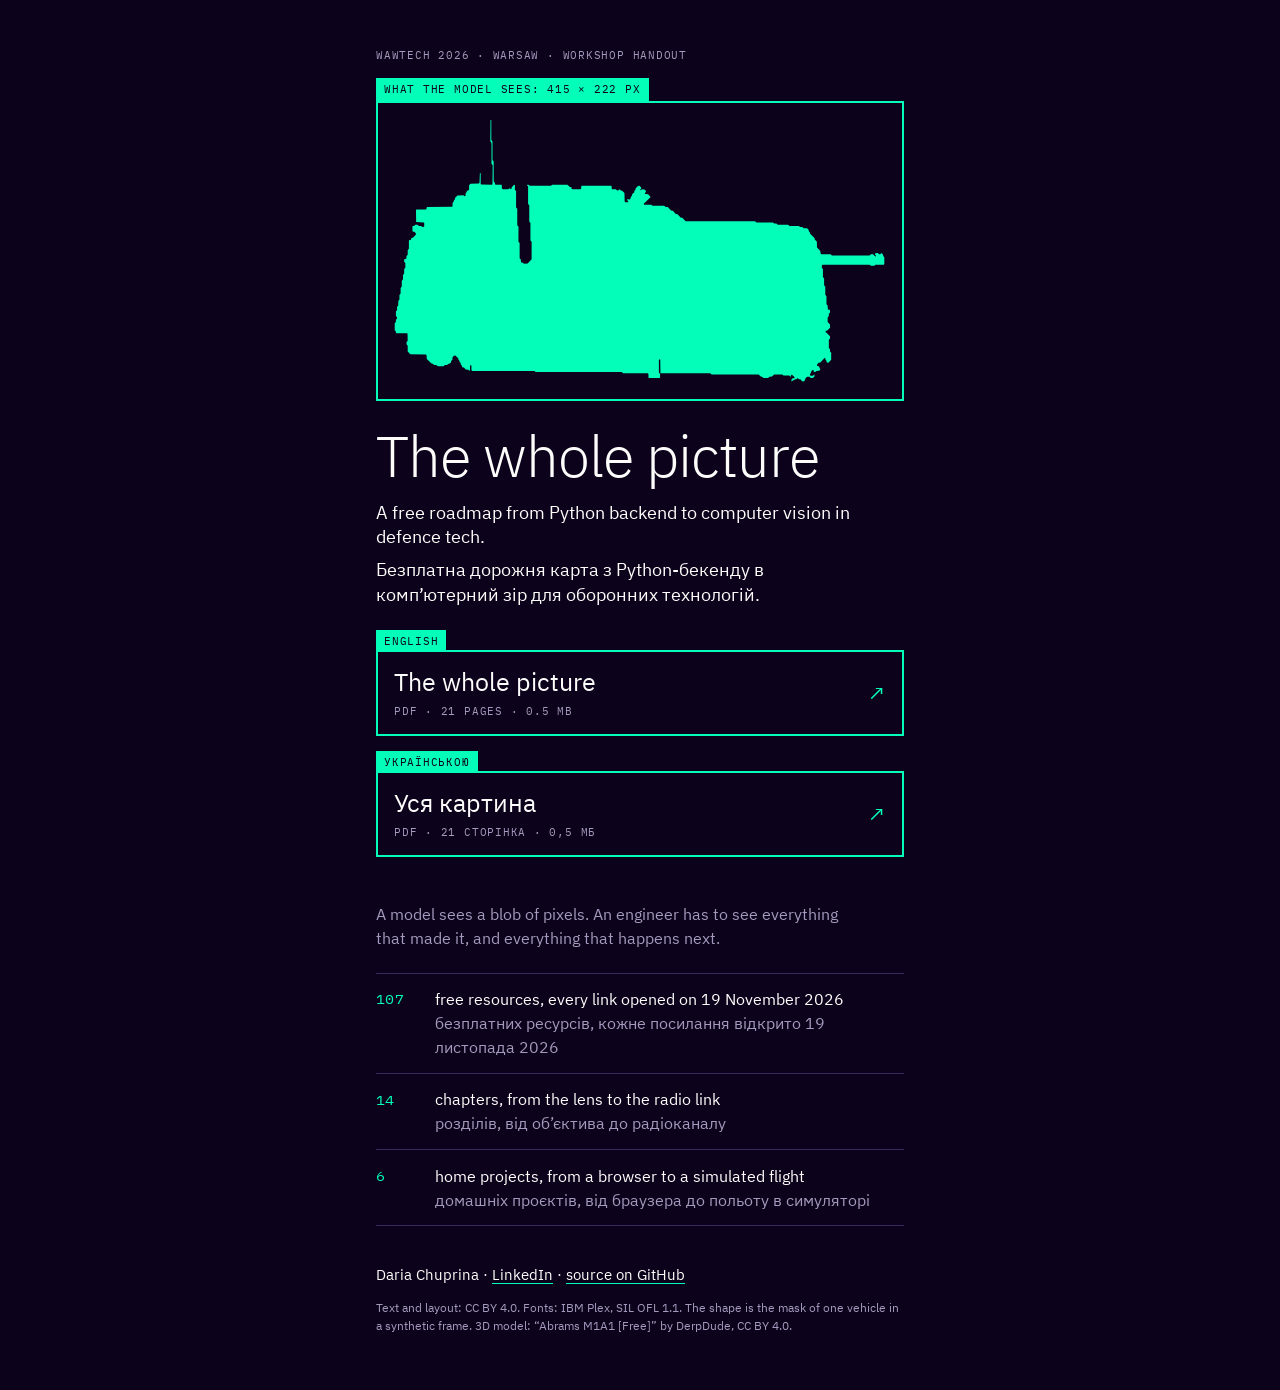
==== index.html @ dc1d27bb "Roadmap v1: English and Ukrainian PDFs, sources and the landing page 21 A5 pages per language, 107 f" ====
<!doctype html>
<html lang="en">
<head>
<meta charset="utf-8">
<meta name="viewport" content="width=device-width, initial-scale=1">
<title>The whole picture · Уся картина</title>
<meta name="description" content="A free roadmap from Python backend to computer vision in defence tech. The handout for a WAWTech 2026 workshop, in English and Ukrainian.">
<meta property="og:type" content="website">
<meta property="og:title" content="The whole picture">
<meta property="og:description" content="A free roadmap from Python backend to computer vision in defence tech. English and Ukrainian PDF.">
<meta property="og:url" content="https://chuprinadaria.github.io/wawtech-2026-roadmap/">
<meta name="theme-color" content="#0d021b">
<link rel="icon" href="data:image/svg+xml,%3Csvg xmlns='http://www.w3.org/2000/svg' viewBox='0 0 16 16'%3E%3Crect width='16' height='16' fill='%230d021b'/%3E%3Crect x='2.5' y='5.5' width='11' height='8' fill='none' stroke='%2302feb9' stroke-width='1.5'/%3E%3Crect x='1.75' y='2' width='7' height='3.5' fill='%2302feb9'/%3E%3C/svg%3E">
<link rel="preload" href="assets/plex-sans-light.woff2" as="font" type="font/woff2" crossorigin>
<style>
@font-face{font-family:"Plex Sans";font-weight:300;font-display:swap;src:url("assets/plex-sans-light.woff2") format("woff2")}
@font-face{font-family:"Plex Sans";font-weight:400;font-display:swap;src:url("assets/plex-sans-regular.woff2") format("woff2")}
@font-face{font-family:"Plex Mono";font-weight:400;font-display:swap;src:url("assets/plex-mono-regular.woff2") format("woff2")}
:root{--ink:#0d021b;--rule:#3a2a5c;--paper:#fdfdfb;--dim:#a39bbd;--mint:#02feb9}
*{box-sizing:border-box}
html{background:var(--ink);color-scheme:dark;-webkit-text-size-adjust:100%;text-size-adjust:100%}
body{margin:0;color:var(--paper);font:400 1rem/1.5 "Plex Sans",system-ui,sans-serif}
main{max-width:35rem;margin:0 auto;padding:1.5rem 1rem 3.5rem}
h1,p,dl,dd{margin:0}
.mono{font-family:"Plex Mono",ui-monospace,Menlo,Consolas,monospace;font-size:.69rem;line-height:1.3;letter-spacing:.07em;text-transform:uppercase}
.kick{color:var(--dim)}

/* the cover of the PDF: one vehicle the way a detector hands it over */
.blob{position:relative;margin-top:2.4rem;padding:.9rem}
.blob::before{content:"";position:absolute;inset:0;border:2px solid var(--mint)}
.blob svg{display:block;width:100%;height:auto;fill:var(--mint)}
.tag{position:absolute;left:0;bottom:100%;padding:.25rem .5rem;background:var(--mint);color:var(--ink);white-space:nowrap}

h1{margin-top:1.6rem;font-weight:300;font-size:clamp(2rem,10.4vw,3.6rem);line-height:1.02;letter-spacing:-.02em}
.sub{margin-top:1rem;max-width:30rem;font-size:1.12rem;line-height:1.35}
.sub + .sub{margin-top:.55rem}

/* the two files: each one is a detection, the whole box is the link */
.get{display:grid;gap:2.2rem;margin-top:2.7rem}
.pdf{position:relative;display:block;padding:1rem 3.2rem 1rem 1rem;border:2px solid var(--mint);color:var(--paper);text-decoration:none}
.pdf .tag{left:-2px}
.pdf b{display:block;font-weight:400;font-size:1.55rem;line-height:1.15}
.pdf .meta{display:block;margin-top:.45rem;color:var(--dim)}
.pdf::after{content:"\2197";position:absolute;right:1rem;top:50%;transform:translateY(-50%);color:var(--mint);font-size:1.4rem;line-height:1}
.pdf:hover,.pdf:focus-visible{background:var(--mint);color:var(--ink)}
.pdf:hover .meta,.pdf:focus-visible .meta,.pdf:hover::after,.pdf:focus-visible::after{color:var(--ink)}
.pdf:focus-visible{outline:2px solid var(--paper);outline-offset:4px}

.line{margin-top:2.8rem;max-width:30rem;color:var(--dim)}
.inside{margin-top:1.4rem;border-top:1px solid var(--rule)}
.inside div{display:grid;grid-template-columns:3.1rem 1fr;column-gap:.6rem;padding:.85rem 0;border-bottom:1px solid var(--rule)}
.inside dt{padding-top:.14rem;color:var(--mint);font-size:.95rem;letter-spacing:.02em}
.inside dd span{display:block;color:var(--dim)}

footer{margin-top:2.4rem;font-size:.92rem}
footer a{color:var(--paper);text-decoration:underline;text-decoration-color:var(--mint);text-underline-offset:.22em}
footer a:hover,footer a:focus-visible{color:var(--mint)}
.fine{margin-top:.7rem;font-size:.78rem;line-height:1.45;color:var(--dim)}

@media (min-width:40rem){
  main{padding-top:3rem}
}
/* the box settles on its target, the label follows: once, on load */
@media (prefers-reduced-motion:no-preference){
  .blob::before{animation:lock .7s cubic-bezier(.2,.8,.2,1) both}
  .blob .tag{animation:show .25s .6s both}
  @keyframes lock{from{opacity:0;transform:scale(1.09)}to{opacity:1;transform:none}}
  @keyframes show{from{opacity:0}to{opacity:1}}
}
</style>
</head>
<body>
<main>
  <p class="mono kick">WAWTech 2026 · Warsaw · workshop handout</p>

  <div class="blob" role="img" aria-label="One vehicle the way a model sees it: a flat shape, 415 by 222 pixels">
    <span class="mono tag">what the model sees: 415 × 222 px</span>
    <svg viewBox="0 0 2538 1380" aria-hidden="true"><polygon points="24,1094 29,1099 30,1106 33,1109 86,1109 89,1111 90,1148 84,1155 84,1166 90,1173 90,1202 103,1216 182,1217 186,1221 187,1240 211,1264 218,1265 225,1271 236,1271 243,1277 272,1277 279,1271 290,1271 295,1266 304,1264 310,1258 311,1251 317,1244 318,1231 325,1224 332,1223 347,1237 348,1244 353,1249 354,1256 359,1261 360,1268 365,1273 367,1282 376,1284 385,1294 398,1295 403,1300 407,1298 407,1274 412,1272 414,1274 414,1297 417,1301 734,1301 741,1307 1178,1307 1185,1313 1310,1313 1314,1317 1314,1334 1317,1337 1370,1337 1373,1334 1373,1315 1367,1311 1367,1244 1372,1242 1374,1244 1375,1313 1628,1313 1635,1319 1874,1319 1885,1330 1891,1331 1899,1337 1922,1337 1930,1331 1942,1330 1953,1319 1994,1319 2001,1325 2030,1325 2035,1330 2039,1329 2039,1322 2044,1320 2057,1333 2057,1336 2055,1338 2047,1339 2041,1345 2041,1354 2044,1354 2049,1349 2054,1349 2059,1344 2066,1343 2071,1338 2074,1338 2079,1343 2086,1344 2095,1354 2102,1355 2110,1348 2112,1339 2121,1331 2132,1331 2139,1337 2150,1337 2158,1330 2158,1321 2155,1321 2150,1326 2139,1326 2136,1324 2135,1317 2140,1312 2142,1303 2149,1296 2154,1298 2154,1304 2157,1307 2162,1307 2169,1301 2182,1300 2188,1294 2188,1291 2184,1287 2182,1279 2176,1278 2171,1274 2171,1269 2179,1260 2188,1258 2209,1236 2214,1238 2214,1244 2219,1249 2220,1256 2223,1259 2230,1258 2243,1244 2243,1209 2237,1202 2237,1191 2231,1184 2231,1143 2237,1136 2237,1125 2214,1102 2216,1097 2224,1096 2237,1082 2237,1065 2225,1052 2225,1029 2231,1022 2231,1011 2237,1004 2237,993 2234,990 2229,990 2226,988 2225,969 2219,962 2219,921 2213,914 2213,873 2207,866 2207,831 2201,824 2201,783 2195,776 2196,763 2199,761 2438,761 2445,767 2462,767 2469,761 2510,761 2513,758 2513,723 2508,718 2506,709 2500,703 2497,703 2492,708 2487,708 2480,702 2467,703 2466,710 2471,715 2470,719 2467,719 2456,708 2445,708 2438,714 2247,714 2240,708 2193,708 2189,704 2188,691 2171,674 2170,643 2160,634 2158,625 2136,604 2135,597 2130,592 2128,583 2120,576 2103,576 2096,570 2085,570 2078,564 2031,564 2024,558 1971,558 1964,552 1953,552 1946,546 1863,546 1856,540 1503,540 1486,523 1477,521 1462,505 1453,503 1438,487 1429,485 1412,468 1401,468 1394,462 1335,462 1328,456 1292,456 1290,451 1324,418 1324,415 1312,403 1298,402 1296,400 1296,397 1301,392 1301,387 1294,379 1280,378 1276,383 1273,383 1272,379 1277,375 1277,369 1268,360 1261,361 1249,373 1248,380 1243,385 1241,394 1231,403 1230,410 1225,415 1223,424 1216,431 1209,427 1206,428 1206,434 1211,439 1211,442 1209,444 1197,444 1193,440 1192,397 1180,385 1174,384 1168,379 1165,379 1159,384 1155,384 1148,378 1129,377 1127,374 1127,363 1124,360 975,360 972,363 972,374 968,378 927,378 923,374 922,367 913,365 902,354 825,354 818,360 711,360 704,354 698,354 697,358 702,363 702,452 708,459 708,542 714,549 714,638 720,645 720,734 700,755 681,756 676,751 666,748 665,735 659,728 659,651 653,644 653,567 647,560 647,477 641,470 641,387 635,380 635,356 631,355 619,367 618,374 615,377 607,373 601,378 574,378 569,374 568,355 537,354 534,352 533,345 527,337 527,237 521,229 521,135 515,127 515,26 511,25 510,134 516,142 516,248 522,256 521,352 518,354 463,353 461,350 461,296 457,295 455,345 452,348 409,349 402,357 402,380 397,384 391,385 390,391 384,399 384,411 379,413 374,408 343,409 331,421 330,428 325,433 324,440 318,447 318,464 316,467 189,468 186,471 185,478 182,480 135,480 132,483 133,544 172,546 174,549 174,566 170,570 165,570 158,564 147,564 140,558 129,558 124,563 117,564 114,567 114,590 117,593 124,594 131,601 132,608 118,623 109,625 106,635 99,636 96,639 96,680 90,687 90,710 84,717 83,730 80,732 75,732 72,735 72,746 78,753 78,776 72,783 72,806 66,813 66,836 60,843 60,872 54,879 54,908 48,915 48,938 42,945 42,968 36,975 36,992 30,999 30,1022 35,1027 36,1034 30,1041 30,1052 24,1059"/></svg>
  </div>

  <h1>The whole picture</h1>
  <p class="sub">A free roadmap from Python backend to computer vision in defence tech.</p>
  <p class="sub" lang="uk">Безплатна дорожня карта з Python-бекенду в комп’ютерний зір для оборонних технологій.</p>

  <nav class="get" aria-label="The roadmap as PDF">
    <a class="pdf" href="roadmap-en.pdf" hreflang="en">
      <span class="mono tag">English</span>
      <b>The whole picture</b>
      <span class="mono meta">PDF · 21 pages · 0.5 MB</span>
    </a>
    <a class="pdf" href="roadmap-uk.pdf" hreflang="uk" lang="uk">
      <span class="mono tag">Українською</span>
      <b>Уся картина</b>
      <span class="mono meta">PDF · 21 сторінка · 0,5 МБ</span>
    </a>
  </nav>

  <p class="line">A model sees a blob of pixels. An engineer has to see everything that made it, and everything that happens next.</p>

  <dl class="inside">
    <div>
      <dt class="mono">107</dt>
      <dd>free resources, every link opened on 19 November 2026
        <span lang="uk">безплатних ресурсів, кожне посилання відкрито 19 листопада 2026</span></dd>
    </div>
    <div>
      <dt class="mono">14</dt>
      <dd>chapters, from the lens to the radio link
        <span lang="uk">розділів, від об’єктива до радіоканалу</span></dd>
    </div>
    <div>
      <dt class="mono">6</dt>
      <dd>home projects, from a browser to a simulated flight
        <span lang="uk">домашніх проєктів, від браузера до польоту в симуляторі</span></dd>
    </div>
  </dl>

  <footer>
    <p>Daria Chuprina · <a href="https://www.linkedin.com/in/dchuprina/">LinkedIn</a> · <a href="https://github.com/ChuprinaDaria/wawtech-2026-roadmap">source on GitHub</a></p>
    <p class="fine">Text and layout: CC BY 4.0. Fonts: IBM Plex, SIL OFL 1.1. The shape is the mask of one vehicle in a synthetic frame. 3D model: “Abrams M1A1 [Free]” by DerpDude, CC BY 4.0.</p>
  </footer>
</main>
</body>
</html>
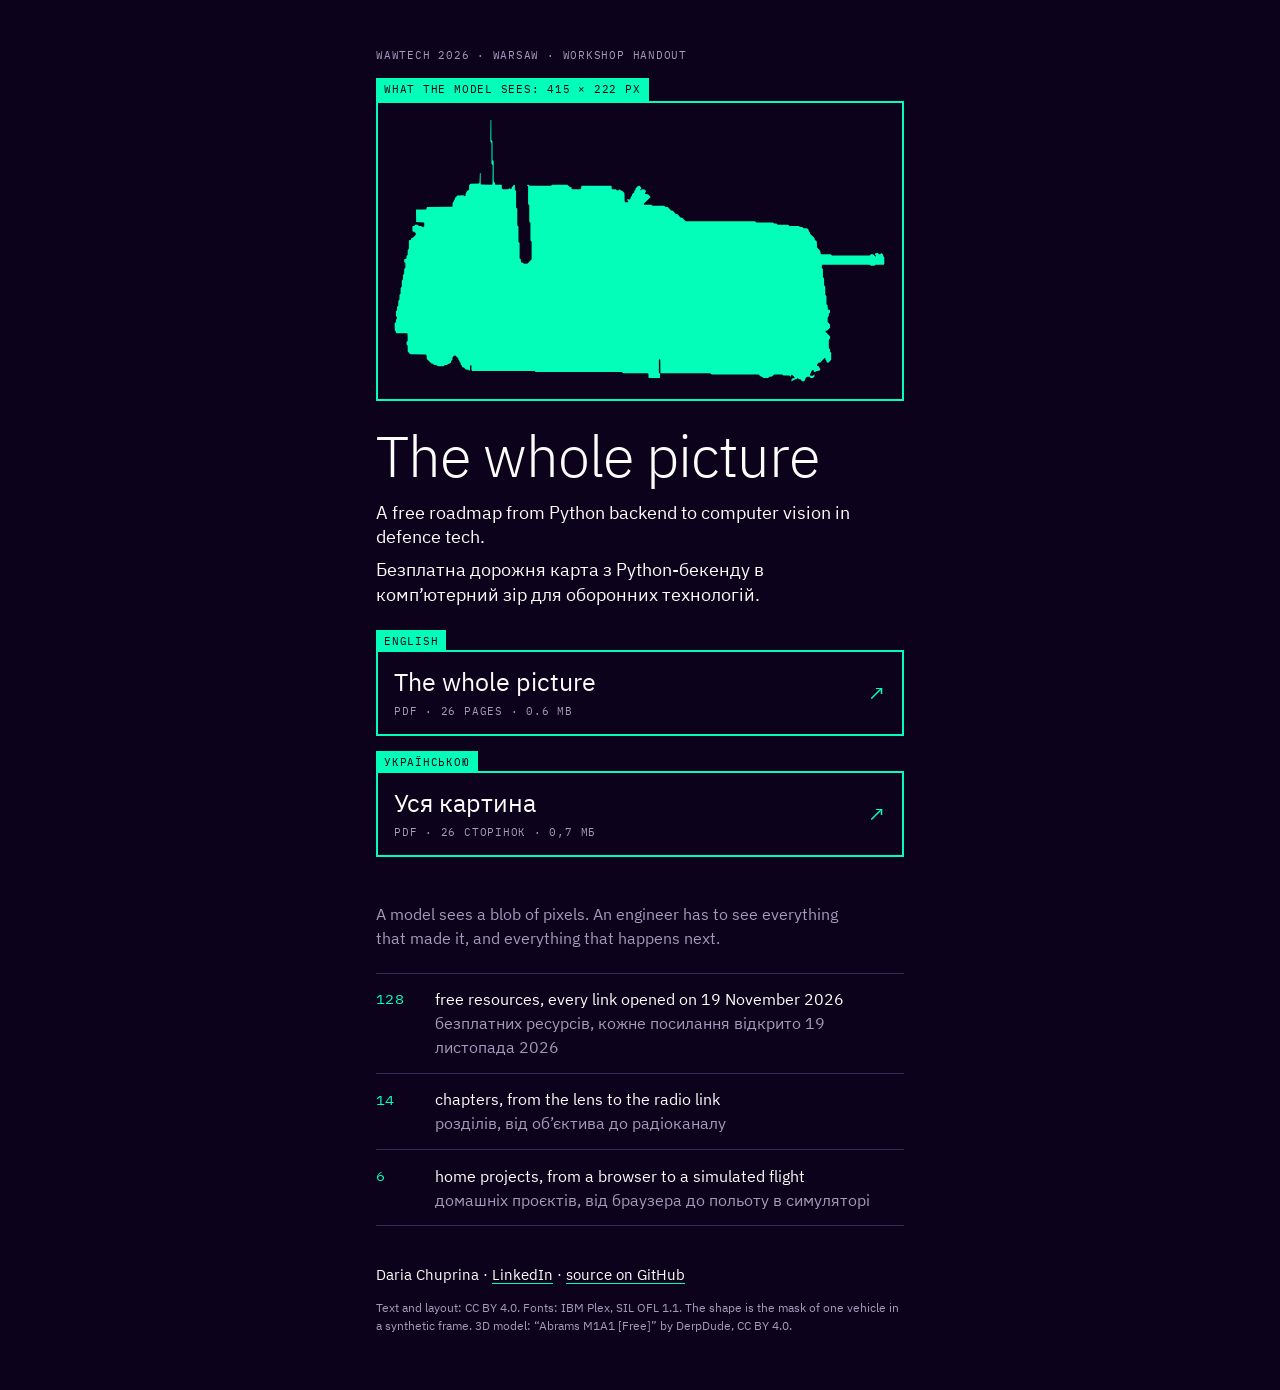
==== commit fbebfa8d: "Pixels on target, three families of boards, drop the note about link checks Chapter 5 gets four page" ====
--- a/index.html
+++ b/index.html
@@ -86,12 +86,12 @@
     <a class="pdf" href="roadmap-en.pdf" hreflang="en">
       <span class="mono tag">English</span>
       <b>The whole picture</b>
-      <span class="mono meta">PDF · 21 pages · 0.5 MB</span>
+      <span class="mono meta">PDF · 26 pages · 0.6 MB</span>
     </a>
     <a class="pdf" href="roadmap-uk.pdf" hreflang="uk" lang="uk">
       <span class="mono tag">Українською</span>
       <b>Уся картина</b>
-      <span class="mono meta">PDF · 21 сторінка · 0,5 МБ</span>
+      <span class="mono meta">PDF · 26 сторінок · 0,7 МБ</span>
     </a>
   </nav>
 
@@ -99,7 +99,7 @@
 
   <dl class="inside">
     <div>
-      <dt class="mono">107</dt>
+      <dt class="mono">128</dt>
       <dd>free resources, every link opened on 19 November 2026
         <span lang="uk">безплатних ресурсів, кожне посилання відкрито 19 листопада 2026</span></dd>
     </div>
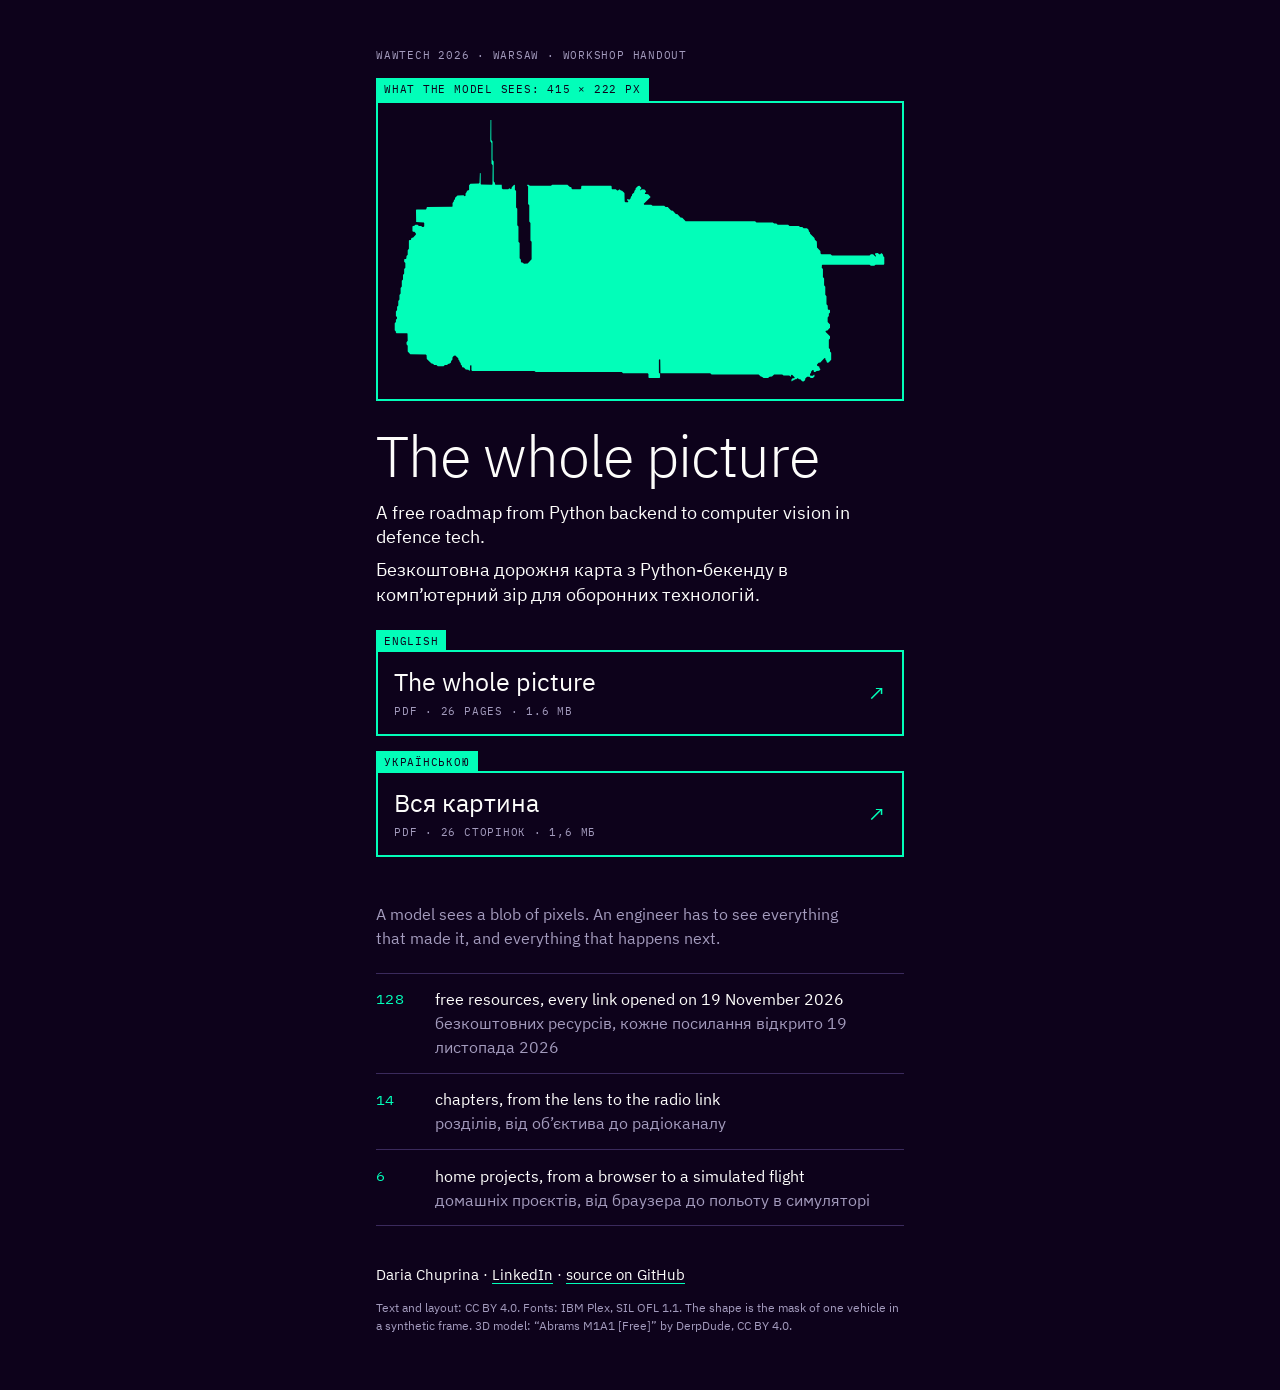
==== commit 6202ab72: "Landing page: the Ukrainian title, the word for free and the real file sizes; thanks split by person" ====
--- a/index.html
+++ b/index.html
@@ -3,7 +3,7 @@
 <head>
 <meta charset="utf-8">
 <meta name="viewport" content="width=device-width, initial-scale=1">
-<title>The whole picture · Уся картина</title>
+<title>The whole picture · Вся картина</title>
 <meta name="description" content="A free roadmap from Python backend to computer vision in defence tech. The handout for a WAWTech 2026 workshop, in English and Ukrainian.">
 <meta property="og:type" content="website">
 <meta property="og:title" content="The whole picture">
@@ -80,18 +80,18 @@
 
   <h1>The whole picture</h1>
   <p class="sub">A free roadmap from Python backend to computer vision in defence tech.</p>
-  <p class="sub" lang="uk">Безплатна дорожня карта з Python-бекенду в комп’ютерний зір для оборонних технологій.</p>
+  <p class="sub" lang="uk">Безкоштовна дорожня карта з Python-бекенду в комп’ютерний зір для оборонних технологій.</p>
 
   <nav class="get" aria-label="The roadmap as PDF">
     <a class="pdf" href="roadmap-en.pdf" hreflang="en">
       <span class="mono tag">English</span>
       <b>The whole picture</b>
-      <span class="mono meta">PDF · 26 pages · 0.6 MB</span>
+      <span class="mono meta">PDF · 26 pages · 1.6 MB</span>
     </a>
     <a class="pdf" href="roadmap-uk.pdf" hreflang="uk" lang="uk">
       <span class="mono tag">Українською</span>
-      <b>Уся картина</b>
-      <span class="mono meta">PDF · 26 сторінок · 0,7 МБ</span>
+      <b>Вся картина</b>
+      <span class="mono meta">PDF · 26 сторінок · 1,6 МБ</span>
     </a>
   </nav>
 
@@ -101,7 +101,7 @@
     <div>
       <dt class="mono">128</dt>
       <dd>free resources, every link opened on 19 November 2026
-        <span lang="uk">безплатних ресурсів, кожне посилання відкрито 19 листопада 2026</span></dd>
+        <span lang="uk">безкоштовних ресурсів, кожне посилання відкрито 19 листопада 2026</span></dd>
     </div>
     <div>
       <dt class="mono">14</dt>
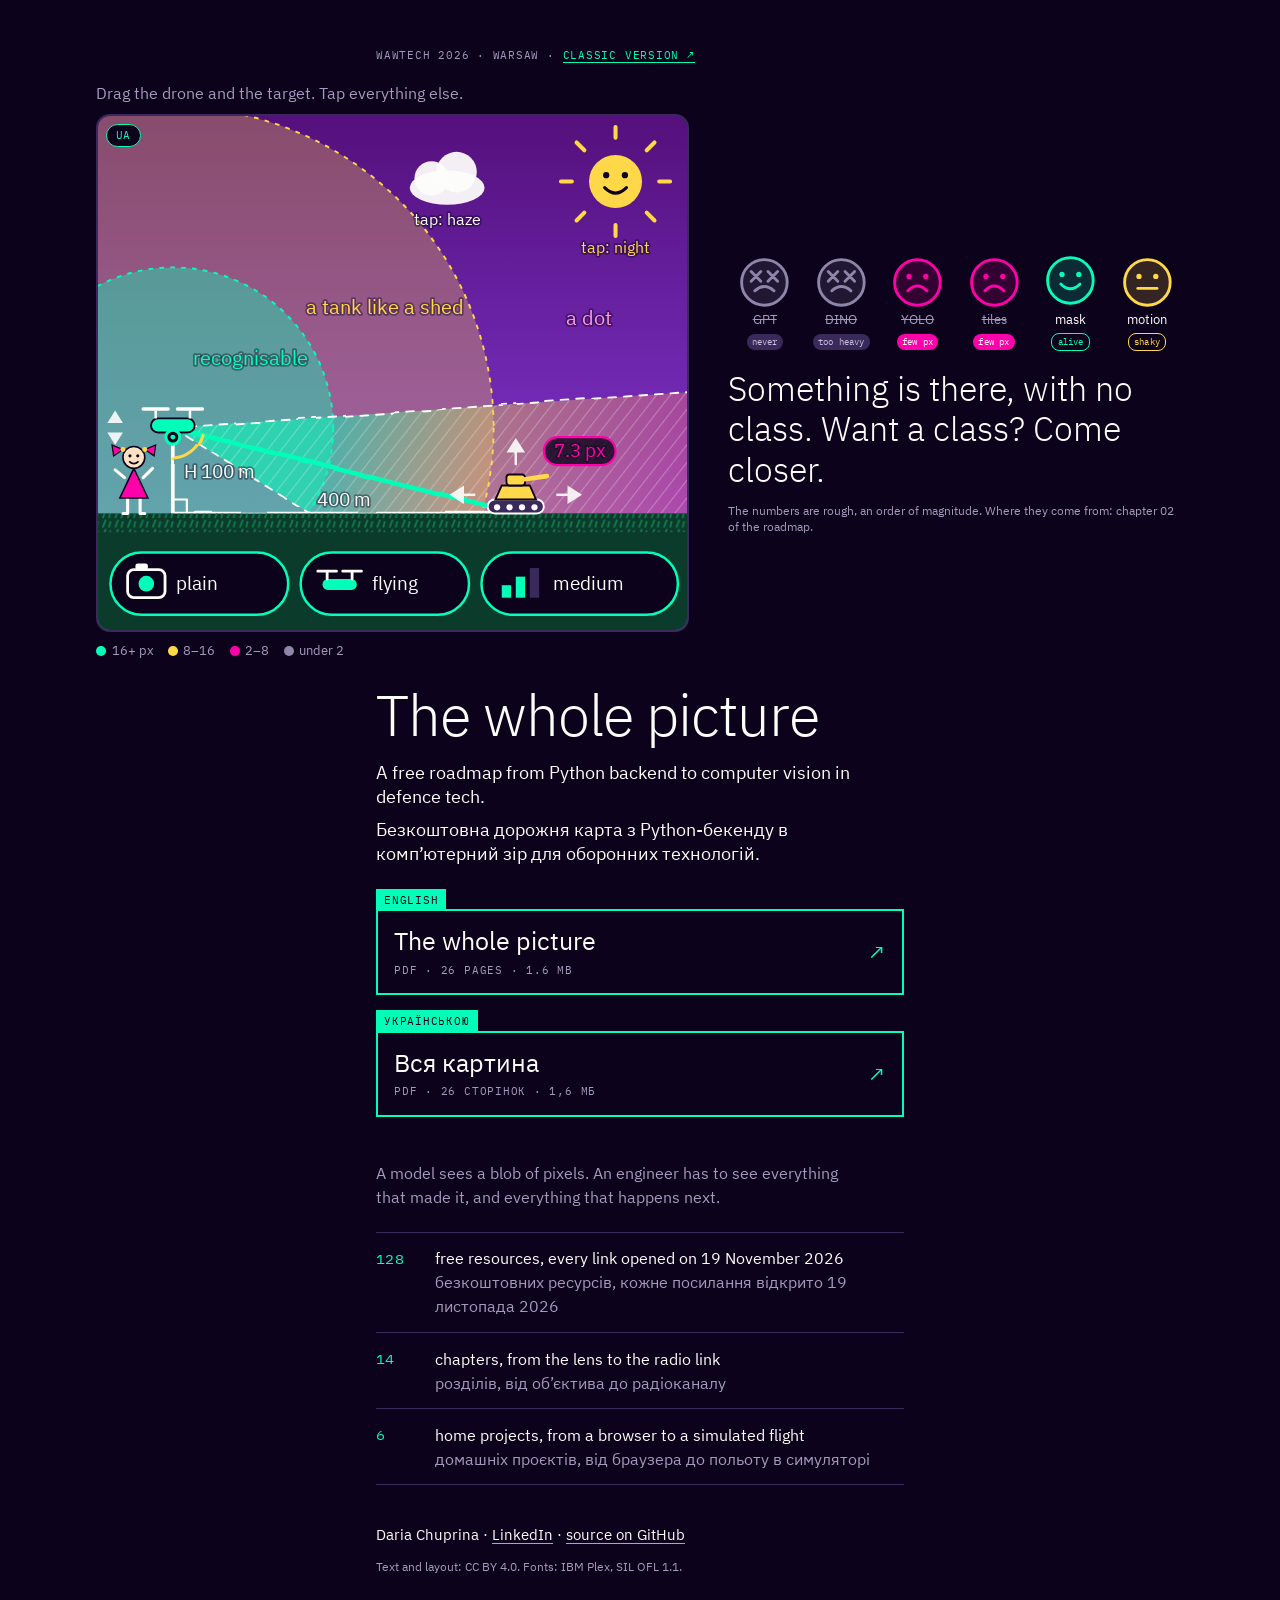
==== commit 3b3704b2: "Limits toy on the landing page: the scene, the faces, the verdict; today's page kept as the classic " ====
--- a/index.html
+++ b/index.html
@@ -24,11 +24,9 @@
 h1,p,dl,dd{margin:0}
 .mono{font-family:"Plex Mono",ui-monospace,Menlo,Consolas,monospace;font-size:.69rem;line-height:1.3;letter-spacing:.07em;text-transform:uppercase}
 .kick{color:var(--dim)}
+.kick a{color:var(--mint);text-decoration:none;border-bottom:1px solid var(--mint)}
+.kick a:hover,.kick a:focus-visible{background:var(--mint);color:var(--ink);outline:none}
 
-/* the cover of the PDF: one vehicle the way a detector hands it over */
-.blob{position:relative;margin-top:2.4rem;padding:.9rem}
-.blob::before{content:"";position:absolute;inset:0;border:2px solid var(--mint)}
-.blob svg{display:block;width:100%;height:auto;fill:var(--mint)}
 .tag{position:absolute;left:0;bottom:100%;padding:.25rem .5rem;background:var(--mint);color:var(--ink);white-space:nowrap}
 
 h1{margin-top:1.6rem;font-weight:300;font-size:clamp(2rem,10.4vw,3.6rem);line-height:1.02;letter-spacing:-.02em}
@@ -60,23 +58,16 @@
 @media (min-width:40rem){
   main{padding-top:3rem}
 }
-/* the box settles on its target, the label follows: once, on load */
-@media (prefers-reduced-motion:no-preference){
-  .blob::before{animation:lock .7s cubic-bezier(.2,.8,.2,1) both}
-  .blob .tag{animation:show .25s .6s both}
-  @keyframes lock{from{opacity:0;transform:scale(1.09)}to{opacity:1;transform:none}}
-  @keyframes show{from{opacity:0}to{opacity:1}}
-}
 </style>
+<link rel="stylesheet" href="limits/limits.css">
 </head>
 <body>
 <main>
-  <p class="mono kick">WAWTech 2026 · Warsaw · workshop handout</p>
+  <p class="mono kick">WAWTech 2026 · Warsaw · <a href="classic/">classic version ↗</a></p>
 
-  <div class="blob" role="img" aria-label="One vehicle the way a model sees it: a flat shape, 415 by 222 pixels">
-    <span class="mono tag">what the model sees: 415 × 222 px</span>
-    <svg viewBox="0 0 2538 1380" aria-hidden="true"><polygon points="24,1094 29,1099 30,1106 33,1109 86,1109 89,1111 90,1148 84,1155 84,1166 90,1173 90,1202 103,1216 182,1217 186,1221 187,1240 211,1264 218,1265 225,1271 236,1271 243,1277 272,1277 279,1271 290,1271 295,1266 304,1264 310,1258 311,1251 317,1244 318,1231 325,1224 332,1223 347,1237 348,1244 353,1249 354,1256 359,1261 360,1268 365,1273 367,1282 376,1284 385,1294 398,1295 403,1300 407,1298 407,1274 412,1272 414,1274 414,1297 417,1301 734,1301 741,1307 1178,1307 1185,1313 1310,1313 1314,1317 1314,1334 1317,1337 1370,1337 1373,1334 1373,1315 1367,1311 1367,1244 1372,1242 1374,1244 1375,1313 1628,1313 1635,1319 1874,1319 1885,1330 1891,1331 1899,1337 1922,1337 1930,1331 1942,1330 1953,1319 1994,1319 2001,1325 2030,1325 2035,1330 2039,1329 2039,1322 2044,1320 2057,1333 2057,1336 2055,1338 2047,1339 2041,1345 2041,1354 2044,1354 2049,1349 2054,1349 2059,1344 2066,1343 2071,1338 2074,1338 2079,1343 2086,1344 2095,1354 2102,1355 2110,1348 2112,1339 2121,1331 2132,1331 2139,1337 2150,1337 2158,1330 2158,1321 2155,1321 2150,1326 2139,1326 2136,1324 2135,1317 2140,1312 2142,1303 2149,1296 2154,1298 2154,1304 2157,1307 2162,1307 2169,1301 2182,1300 2188,1294 2188,1291 2184,1287 2182,1279 2176,1278 2171,1274 2171,1269 2179,1260 2188,1258 2209,1236 2214,1238 2214,1244 2219,1249 2220,1256 2223,1259 2230,1258 2243,1244 2243,1209 2237,1202 2237,1191 2231,1184 2231,1143 2237,1136 2237,1125 2214,1102 2216,1097 2224,1096 2237,1082 2237,1065 2225,1052 2225,1029 2231,1022 2231,1011 2237,1004 2237,993 2234,990 2229,990 2226,988 2225,969 2219,962 2219,921 2213,914 2213,873 2207,866 2207,831 2201,824 2201,783 2195,776 2196,763 2199,761 2438,761 2445,767 2462,767 2469,761 2510,761 2513,758 2513,723 2508,718 2506,709 2500,703 2497,703 2492,708 2487,708 2480,702 2467,703 2466,710 2471,715 2470,719 2467,719 2456,708 2445,708 2438,714 2247,714 2240,708 2193,708 2189,704 2188,691 2171,674 2170,643 2160,634 2158,625 2136,604 2135,597 2130,592 2128,583 2120,576 2103,576 2096,570 2085,570 2078,564 2031,564 2024,558 1971,558 1964,552 1953,552 1946,546 1863,546 1856,540 1503,540 1486,523 1477,521 1462,505 1453,503 1438,487 1429,485 1412,468 1401,468 1394,462 1335,462 1328,456 1292,456 1290,451 1324,418 1324,415 1312,403 1298,402 1296,400 1296,397 1301,392 1301,387 1294,379 1280,378 1276,383 1273,383 1272,379 1277,375 1277,369 1268,360 1261,361 1249,373 1248,380 1243,385 1241,394 1231,403 1230,410 1225,415 1223,424 1216,431 1209,427 1206,428 1206,434 1211,439 1211,442 1209,444 1197,444 1193,440 1192,397 1180,385 1174,384 1168,379 1165,379 1159,384 1155,384 1148,378 1129,377 1127,374 1127,363 1124,360 975,360 972,363 972,374 968,378 927,378 923,374 922,367 913,365 902,354 825,354 818,360 711,360 704,354 698,354 697,358 702,363 702,452 708,459 708,542 714,549 714,638 720,645 720,734 700,755 681,756 676,751 666,748 665,735 659,728 659,651 653,644 653,567 647,560 647,477 641,470 641,387 635,380 635,356 631,355 619,367 618,374 615,377 607,373 601,378 574,378 569,374 568,355 537,354 534,352 533,345 527,337 527,237 521,229 521,135 515,127 515,26 511,25 510,134 516,142 516,248 522,256 521,352 518,354 463,353 461,350 461,296 457,295 455,345 452,348 409,349 402,357 402,380 397,384 391,385 390,391 384,399 384,411 379,413 374,408 343,409 331,421 330,428 325,433 324,440 318,447 318,464 316,467 189,468 186,471 185,478 182,480 135,480 132,483 133,544 172,546 174,549 174,566 170,570 165,570 158,564 147,564 140,558 129,558 124,563 117,564 114,567 114,590 117,593 124,594 131,601 132,608 118,623 109,625 106,635 99,636 96,639 96,680 90,687 90,710 84,717 83,730 80,732 75,732 72,735 72,746 78,753 78,776 72,783 72,806 66,813 66,836 60,843 60,872 54,879 54,908 48,915 48,938 42,945 42,968 36,975 36,992 30,999 30,1022 35,1027 36,1034 30,1041 30,1052 24,1059"/></svg>
-  </div>
+  <section class="limits" id="limits" aria-label="Limits first: drag the drone and the target, and see which approach survives">
+    <noscript><p class="lim-hint">This part needs JavaScript. The <a href="classic/">classic version</a> works without it.</p></noscript>
+  </section>
 
   <h1>The whole picture</h1>
   <p class="sub">A free roadmap from Python backend to computer vision in defence tech.</p>
@@ -117,8 +108,11 @@
 
   <footer>
     <p>Daria Chuprina · <a href="https://www.linkedin.com/in/dchuprina/">LinkedIn</a> · <a href="https://github.com/ChuprinaDaria/wawtech-2026-roadmap">source on GitHub</a></p>
-    <p class="fine">Text and layout: CC BY 4.0. Fonts: IBM Plex, SIL OFL 1.1. The shape is the mask of one vehicle in a synthetic frame. 3D model: “Abrams M1A1 [Free]” by DerpDude, CC BY 4.0.</p>
+    <p class="fine">Text and layout: CC BY 4.0. Fonts: IBM Plex, SIL OFL 1.1.</p>
   </footer>
 </main>
+<script src="limits/model.js"></script>
+<script src="limits/text.js"></script>
+<script src="limits/scene.js"></script>
 </body>
 </html>
--- a/limits/limits.css
+++ b/limits/limits.css
@@ -0,0 +1,35 @@
+/* The "limits first" toy on the landing page. Colours come from the page; two are added here. */
+.limits{--pink:#ff00aa;--yel:#ffd84a;margin-top:1.2rem}
+.lim-hint{margin:0 0 .55rem;color:var(--dim);font-size:.98rem}
+.lim-scene{position:relative;border:2px solid var(--rule);border-radius:14px;overflow:hidden;background:#2a1470}
+.lim-scene svg{display:block;width:100%;height:auto;user-select:none;-webkit-user-select:none;-webkit-tap-highlight-color:transparent}
+.lim-t{font-family:"Plex Sans",system-ui,sans-serif}
+/* a dark edge keeps the labels readable over the coloured discs and the hatching */
+.lim-art text{paint-order:stroke;stroke:#0d021b;stroke-width:2.2px;stroke-opacity:.4;stroke-linejoin:round}
+.lim-hit{fill:#fff;fill-opacity:0;stroke:none;cursor:pointer;outline:none}
+.lim-hit[data-drag]{cursor:grab;touch-action:none}
+.lim-dragging .lim-hit[data-drag]{cursor:grabbing}
+.lim-hit:focus-visible{stroke:var(--paper);stroke-width:2;stroke-dasharray:4 3}
+.lim-lang{position:absolute;left:.5rem;top:.5rem;padding:.3rem .55rem;border:1.5px solid var(--mint);border-radius:999px;background:var(--ink);color:var(--mint);font:400 .7rem/1 "Plex Mono",ui-monospace,monospace;letter-spacing:.06em;cursor:pointer}
+.lim-lang:hover,.lim-lang:focus-visible{background:var(--mint);color:var(--ink);outline:none}
+.lim-legend{display:flex;flex-wrap:wrap;gap:.2rem .9rem;margin:.55rem 0 0;font-size:.8rem;color:var(--dim)}
+.lim-legend span{display:inline-flex;align-items:center;gap:.35rem}
+.lim-legend i{width:.62rem;height:.62rem;border-radius:50%}
+.lim-who{display:grid;grid-template-columns:repeat(6,1fr);gap:.15rem;margin-top:1.1rem;text-align:center}
+.lim-p svg{display:block;width:100%;max-width:3.3rem;margin:0 auto}
+.lim-p b{display:block;margin-top:.2rem;font-weight:400;font-size:.8rem;line-height:1.2}
+.lim-p span{display:inline-block;margin-top:.25rem;padding:.2rem .32rem;border-radius:.5rem;font:400 .58rem/1 "Plex Mono",ui-monospace,monospace;letter-spacing:.02em;white-space:nowrap}
+.lim-p.ok span{border:1px solid var(--mint);color:var(--mint)}
+.lim-p.meh span{border:1px solid var(--yel);color:var(--yel)}
+.lim-p.no b,.lim-p.x b{color:var(--dim);text-decoration:line-through}
+.lim-p.no span{background:var(--pink);color:var(--paper)}
+.lim-p.x span{background:var(--rule);color:#c9c3e0}
+.lim-say{margin:1.1rem 0 0;min-height:2.5em;font-weight:300;font-size:clamp(1.3rem,6vw,1.75rem);line-height:1.2;text-align:center}
+.lim-foot{margin:.8rem 0 0;font-size:.74rem;line-height:1.4;color:var(--dim);text-align:center}
+@media (prefers-reduced-motion:no-preference){.lim-p svg{transition:transform .18s}.lim-p.ok svg{transform:translateY(-2px)}}
+/* a wide screen: the scene on the left, the verdict next to it, wider than the column of text */
+@media (min-width:64rem){
+  .limits{position:relative;left:50%;width:min(94vw,68rem);margin-left:calc(min(94vw,68rem) / -2);display:grid;grid-template-columns:1.3fr 1fr;column-gap:2.4rem;align-items:center}
+  .lim-hint{grid-column:1 / -1}
+  .lim-say{font-size:2.1rem;text-align:left}.lim-foot{text-align:left}
+}
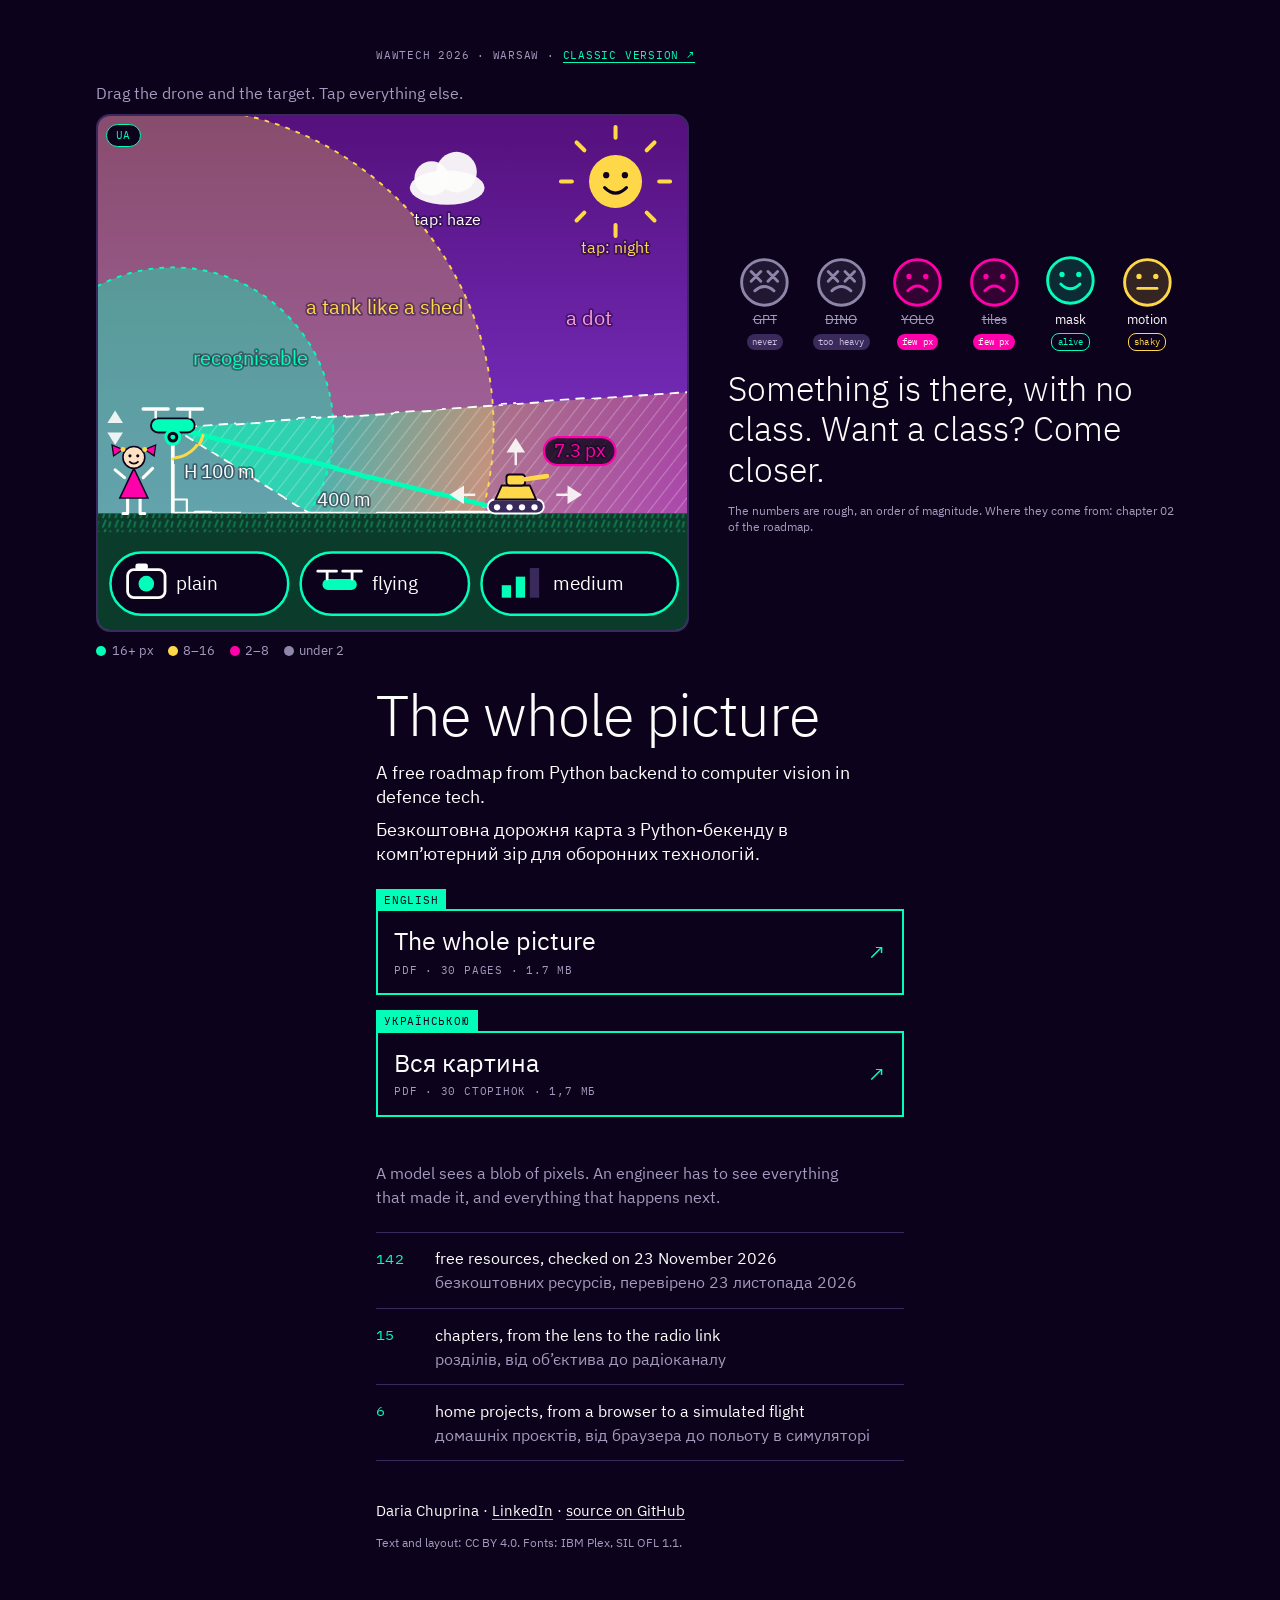
==== commit 4e2dc715: "Chapter 2 in English, version 2 of both PDFs with a link to the scene, board speeds from public benc" ====
--- a/index.html
+++ b/index.html
@@ -77,12 +77,12 @@
     <a class="pdf" href="roadmap-en.pdf" hreflang="en">
       <span class="mono tag">English</span>
       <b>The whole picture</b>
-      <span class="mono meta">PDF · 26 pages · 1.6 MB</span>
+      <span class="mono meta">PDF · 30 pages · 1.7 MB</span>
     </a>
     <a class="pdf" href="roadmap-uk.pdf" hreflang="uk" lang="uk">
       <span class="mono tag">Українською</span>
       <b>Вся картина</b>
-      <span class="mono meta">PDF · 26 сторінок · 1,6 МБ</span>
+      <span class="mono meta">PDF · 30 сторінок · 1,7 МБ</span>
     </a>
   </nav>
 
@@ -90,12 +90,12 @@
 
   <dl class="inside">
     <div>
-      <dt class="mono">128</dt>
-      <dd>free resources, every link opened on 19 November 2026
-        <span lang="uk">безкоштовних ресурсів, кожне посилання відкрито 19 листопада 2026</span></dd>
+      <dt class="mono">142</dt>
+      <dd>free resources, checked on 23 November 2026
+        <span lang="uk">безкоштовних ресурсів, перевірено 23 листопада 2026</span></dd>
     </div>
     <div>
-      <dt class="mono">14</dt>
+      <dt class="mono">15</dt>
       <dd>chapters, from the lens to the radio link
         <span lang="uk">розділів, від об’єктива до радіоканалу</span></dd>
     </div>
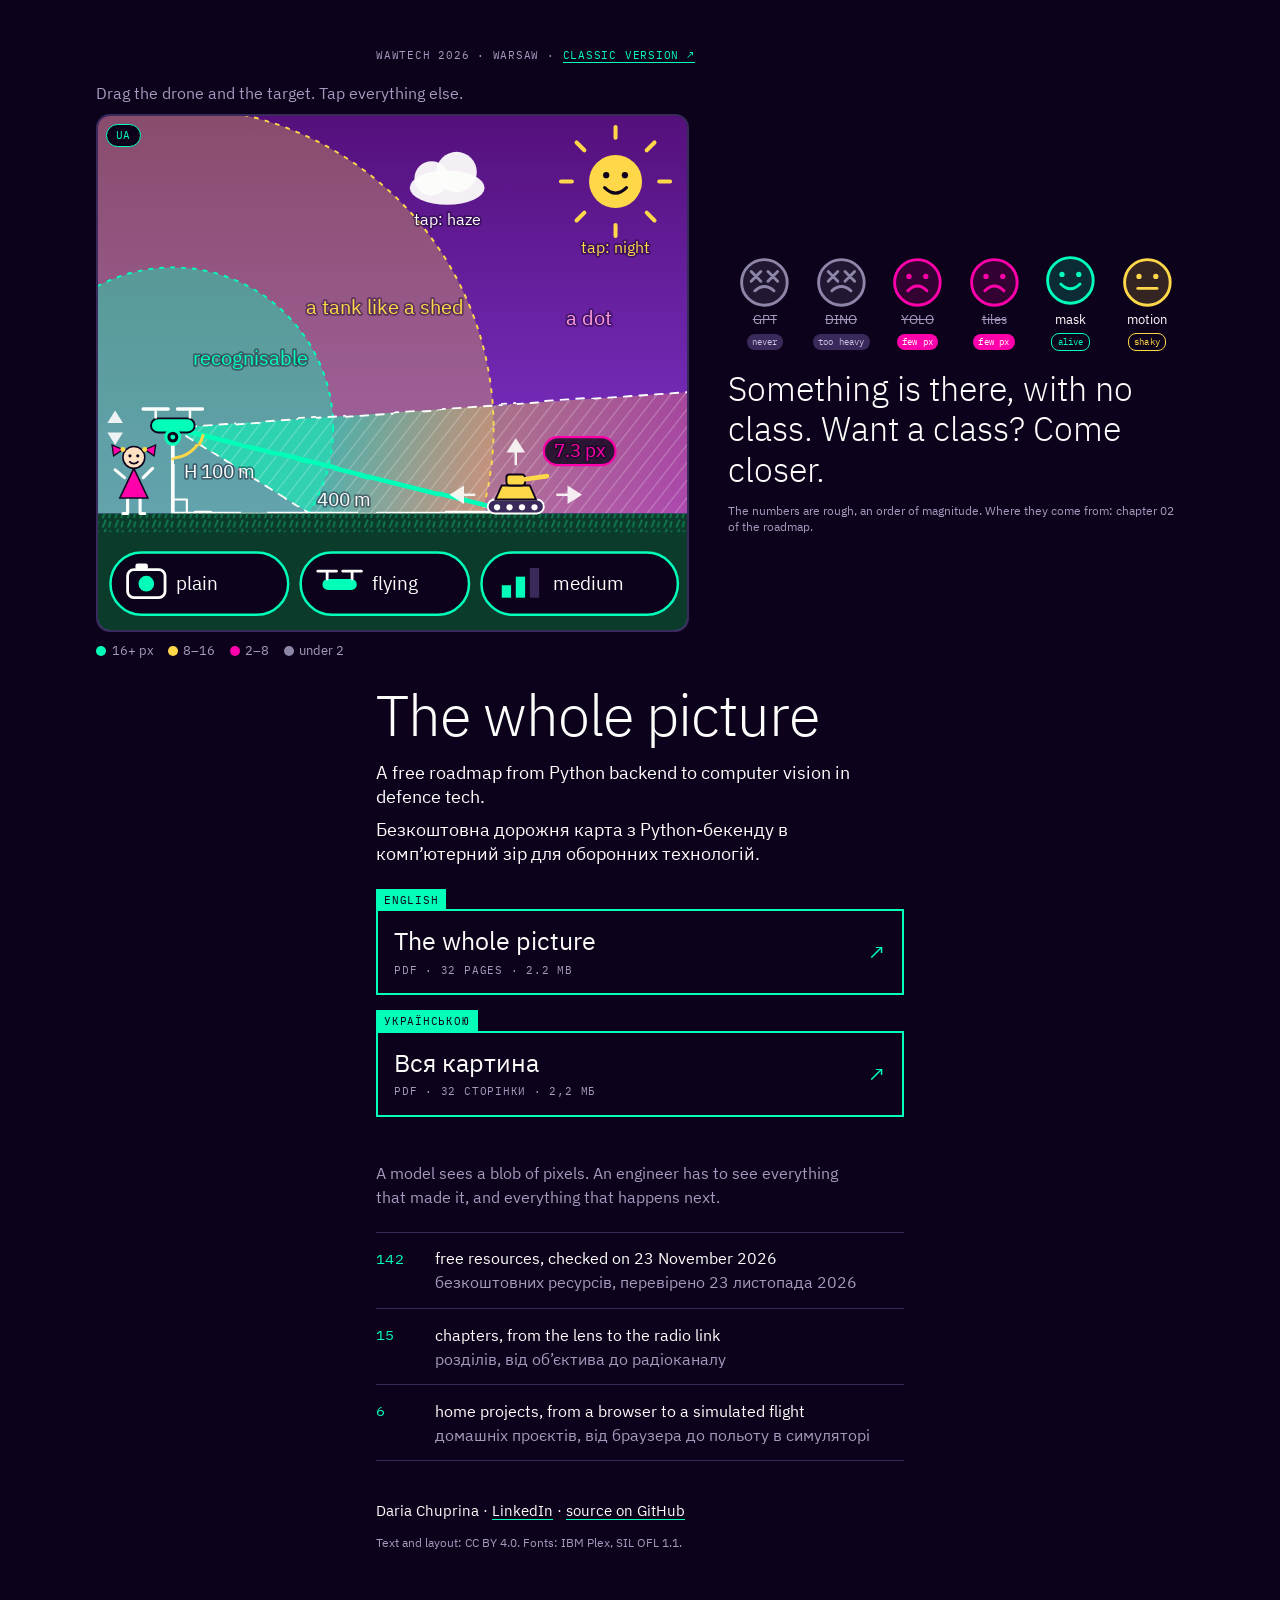
==== commit c6466fcb: "Chapter 2: pictures drawn by the landing page scene, one per group of questions; the scene script na" ====
--- a/index.html
+++ b/index.html
@@ -77,12 +77,12 @@
     <a class="pdf" href="roadmap-en.pdf" hreflang="en">
       <span class="mono tag">English</span>
       <b>The whole picture</b>
-      <span class="mono meta">PDF · 30 pages · 1.7 MB</span>
+      <span class="mono meta">PDF · 32 pages · 2.2 MB</span>
     </a>
     <a class="pdf" href="roadmap-uk.pdf" hreflang="uk" lang="uk">
       <span class="mono tag">Українською</span>
       <b>Вся картина</b>
-      <span class="mono meta">PDF · 30 сторінок · 1,7 МБ</span>
+      <span class="mono meta">PDF · 32 сторінки · 2,2 МБ</span>
     </a>
   </nav>
 
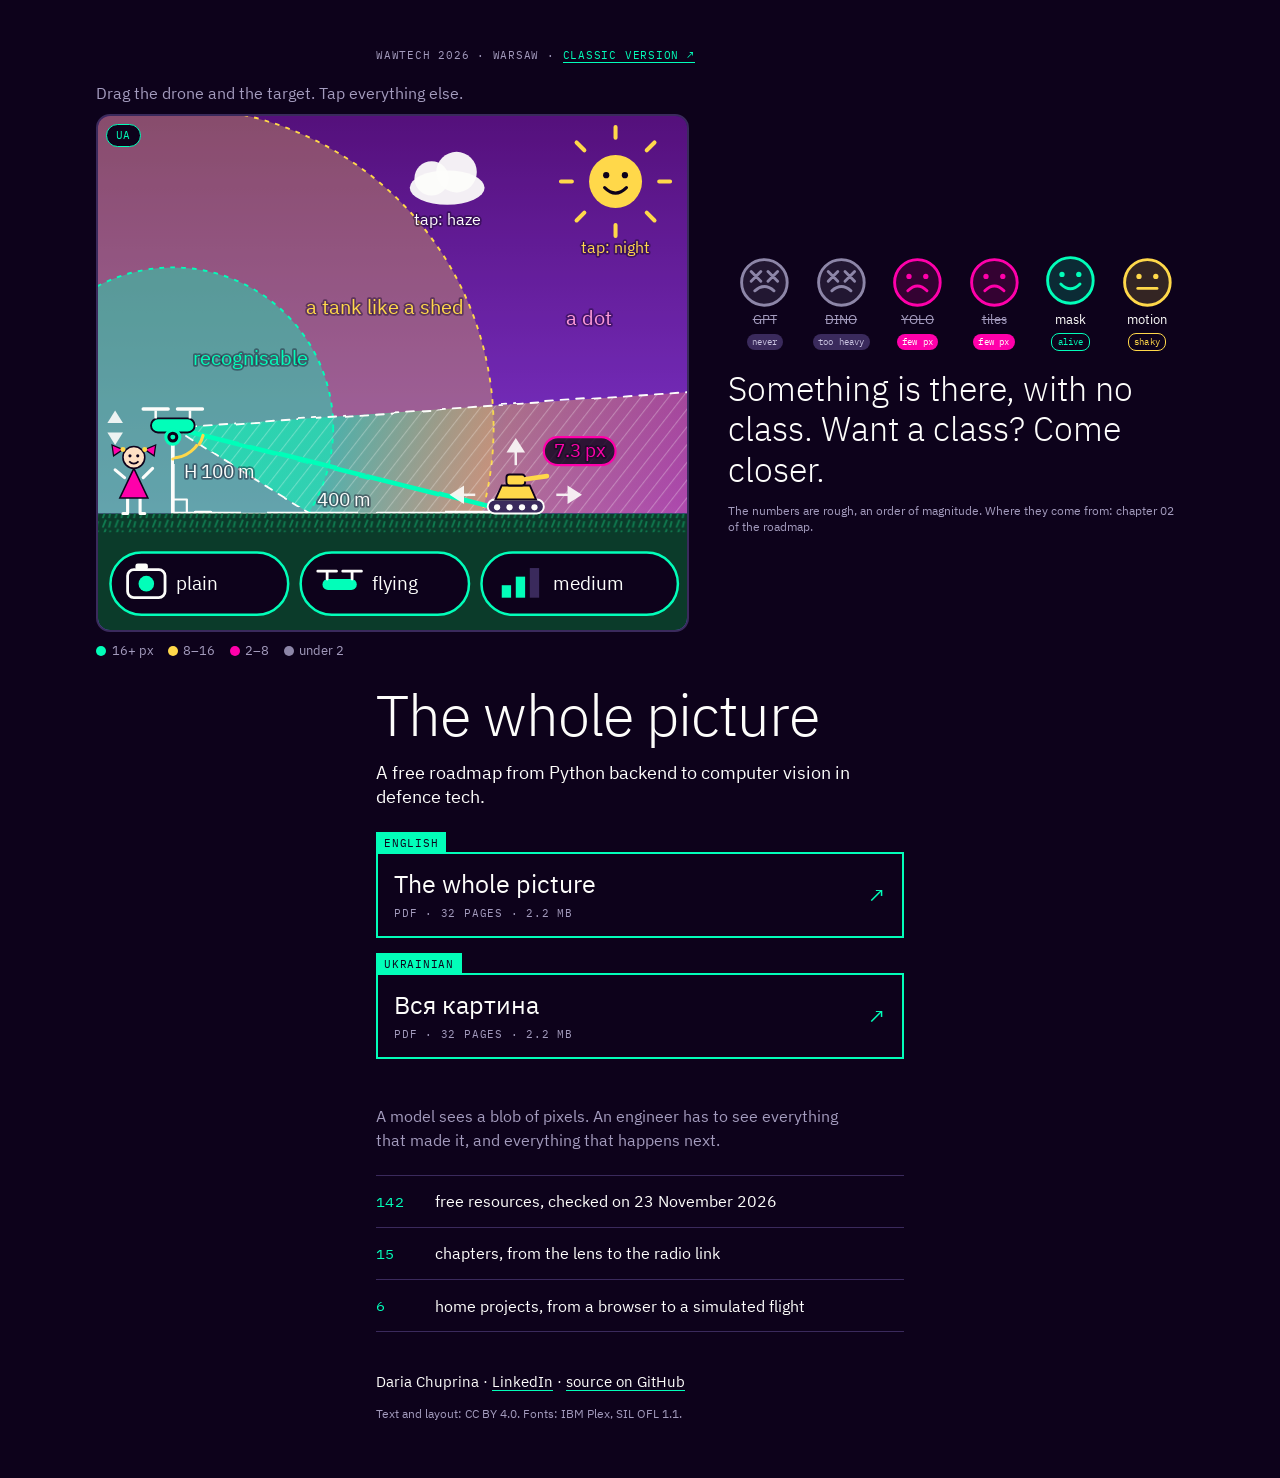
==== commit 9ee23ff5: "Landing page: one language at a time, the scene's button switches the whole page and the choice is r" ====
--- a/index.html
+++ b/index.html
@@ -1,9 +1,9 @@
 <!doctype html>
-<html lang="en">
+<html lang="en" data-title-en="The whole picture" data-title-uk="Вся картина">
 <head>
 <meta charset="utf-8">
 <meta name="viewport" content="width=device-width, initial-scale=1">
-<title>The whole picture · Вся картина</title>
+<title>The whole picture</title>
 <meta name="description" content="A free roadmap from Python backend to computer vision in defence tech. The handout for a WAWTech 2026 workshop, in English and Ukrainian.">
 <meta property="og:type" content="website">
 <meta property="og:title" content="The whole picture">
@@ -17,6 +17,9 @@
 @font-face{font-family:"Plex Sans";font-weight:400;font-display:swap;src:url("assets/plex-sans-regular.woff2") format("woff2")}
 @font-face{font-family:"Plex Mono";font-weight:400;font-display:swap;src:url("assets/plex-mono-regular.woff2") format("woff2")}
 :root{--ink:#0d021b;--rule:#3a2a5c;--paper:#fdfdfb;--dim:#a39bbd;--mint:#02feb9}
+/* one language at a time: the scene sets <html lang>, its button switches the whole page */
+html[lang="uk"] [data-l="en"],html[lang="en"] [data-l="uk"]{display:none}
+html[lang="uk"] .get a[hreflang="uk"]{order:-1}
 *{box-sizing:border-box}
 html{background:var(--ink);color-scheme:dark;-webkit-text-size-adjust:100%;text-size-adjust:100%}
 body{margin:0;color:var(--paper);font:400 1rem/1.5 "Plex Sans",system-ui,sans-serif}
@@ -48,7 +51,6 @@
 .inside{margin-top:1.4rem;border-top:1px solid var(--rule)}
 .inside div{display:grid;grid-template-columns:3.1rem 1fr;column-gap:.6rem;padding:.85rem 0;border-bottom:1px solid var(--rule)}
 .inside dt{padding-top:.14rem;color:var(--mint);font-size:.95rem;letter-spacing:.02em}
-.inside dd span{display:block;color:var(--dim)}
 
 footer{margin-top:2.4rem;font-size:.92rem}
 footer a{color:var(--paper);text-decoration:underline;text-decoration-color:var(--mint);text-underline-offset:.22em}
@@ -63,52 +65,50 @@
 </head>
 <body>
 <main>
-  <p class="mono kick">WAWTech 2026 · Warsaw · <a href="classic/">classic version ↗</a></p>
+  <p class="mono kick">WAWTech 2026 · <span data-l="en">Warsaw</span><span data-l="uk" lang="uk">Варшава</span> · <a href="classic/"><span data-l="en">classic version</span><span data-l="uk" lang="uk">класична версія</span> ↗</a></p>
 
   <section class="limits" id="limits" aria-label="Limits first: drag the drone and the target, and see which approach survives">
     <noscript><p class="lim-hint">This part needs JavaScript. The <a href="classic/">classic version</a> works without it.</p></noscript>
   </section>
 
-  <h1>The whole picture</h1>
-  <p class="sub">A free roadmap from Python backend to computer vision in defence tech.</p>
-  <p class="sub" lang="uk">Безкоштовна дорожня карта з Python-бекенду в комп’ютерний зір для оборонних технологій.</p>
+  <h1><span data-l="en">The whole picture</span><span data-l="uk" lang="uk">Вся картина</span></h1>
+  <p class="sub" data-l="en">A free roadmap from Python backend to computer vision in defence tech.</p>
+  <p class="sub" data-l="uk" lang="uk">Безкоштовна дорожня карта з Python-бекенду в комп’ютерний зір для оборонних технологій.</p>
 
   <nav class="get" aria-label="The roadmap as PDF">
     <a class="pdf" href="roadmap-en.pdf" hreflang="en">
-      <span class="mono tag">English</span>
+      <span class="mono tag"><span data-l="en">English</span><span data-l="uk" lang="uk">Англійською</span></span>
       <b>The whole picture</b>
-      <span class="mono meta">PDF · 32 pages · 2.2 MB</span>
+      <span class="mono meta"><span data-l="en">PDF · 32 pages · 2.2 MB</span><span data-l="uk" lang="uk">PDF · 32 сторінки · 2,2 МБ</span></span>
     </a>
-    <a class="pdf" href="roadmap-uk.pdf" hreflang="uk" lang="uk">
-      <span class="mono tag">Українською</span>
-      <b>Вся картина</b>
-      <span class="mono meta">PDF · 32 сторінки · 2,2 МБ</span>
+    <a class="pdf" href="roadmap-uk.pdf" hreflang="uk">
+      <span class="mono tag"><span data-l="en">Ukrainian</span><span data-l="uk" lang="uk">Українською</span></span>
+      <b lang="uk">Вся картина</b>
+      <span class="mono meta"><span data-l="en">PDF · 32 pages · 2.2 MB</span><span data-l="uk" lang="uk">PDF · 32 сторінки · 2,2 МБ</span></span>
     </a>
   </nav>
 
-  <p class="line">A model sees a blob of pixels. An engineer has to see everything that made it, and everything that happens next.</p>
+  <p class="line" data-l="en">A model sees a blob of pixels. An engineer has to see everything that made it, and everything that happens next.</p>
+  <p class="line" data-l="uk" lang="uk">Модель бачить пляму пікселів. Інженер має бачити все, що цю пляму створило, і все, що буде далі.</p>
 
   <dl class="inside">
     <div>
       <dt class="mono">142</dt>
-      <dd>free resources, checked on 23 November 2026
-        <span lang="uk">безкоштовних ресурсів, перевірено 23 листопада 2026</span></dd>
+      <dd><span data-l="en">free resources, checked on 23 November 2026</span><span data-l="uk" lang="uk">безкоштовних ресурсів, перевірено 23 листопада 2026</span></dd>
     </div>
     <div>
       <dt class="mono">15</dt>
-      <dd>chapters, from the lens to the radio link
-        <span lang="uk">розділів, від об’єктива до радіоканалу</span></dd>
+      <dd><span data-l="en">chapters, from the lens to the radio link</span><span data-l="uk" lang="uk">розділів, від об’єктива до радіоканалу</span></dd>
     </div>
     <div>
       <dt class="mono">6</dt>
-      <dd>home projects, from a browser to a simulated flight
-        <span lang="uk">домашніх проєктів, від браузера до польоту в симуляторі</span></dd>
+      <dd><span data-l="en">home projects, from a browser to a simulated flight</span><span data-l="uk" lang="uk">домашніх проєктів, від браузера до польоту в симуляторі</span></dd>
     </div>
   </dl>
 
   <footer>
-    <p>Daria Chuprina · <a href="https://www.linkedin.com/in/dchuprina/">LinkedIn</a> · <a href="https://github.com/ChuprinaDaria/wawtech-2026-roadmap">source on GitHub</a></p>
-    <p class="fine">Text and layout: CC BY 4.0. Fonts: IBM Plex, SIL OFL 1.1.</p>
+    <p><span data-l="en">Daria Chuprina</span><span data-l="uk" lang="uk">Дарія Чупріна</span> · <a href="https://www.linkedin.com/in/dchuprina/">LinkedIn</a> · <a href="https://github.com/ChuprinaDaria/wawtech-2026-roadmap"><span data-l="en">source on GitHub</span><span data-l="uk" lang="uk">код на GitHub</span></a></p>
+    <p class="fine"><span data-l="en">Text and layout: CC BY 4.0. Fonts: IBM Plex, SIL OFL 1.1.</span><span data-l="uk" lang="uk">Текст і верстка: CC BY 4.0. Шрифти: IBM Plex, SIL OFL 1.1.</span></p>
   </footer>
 </main>
 <script src="limits/model.js"></script>
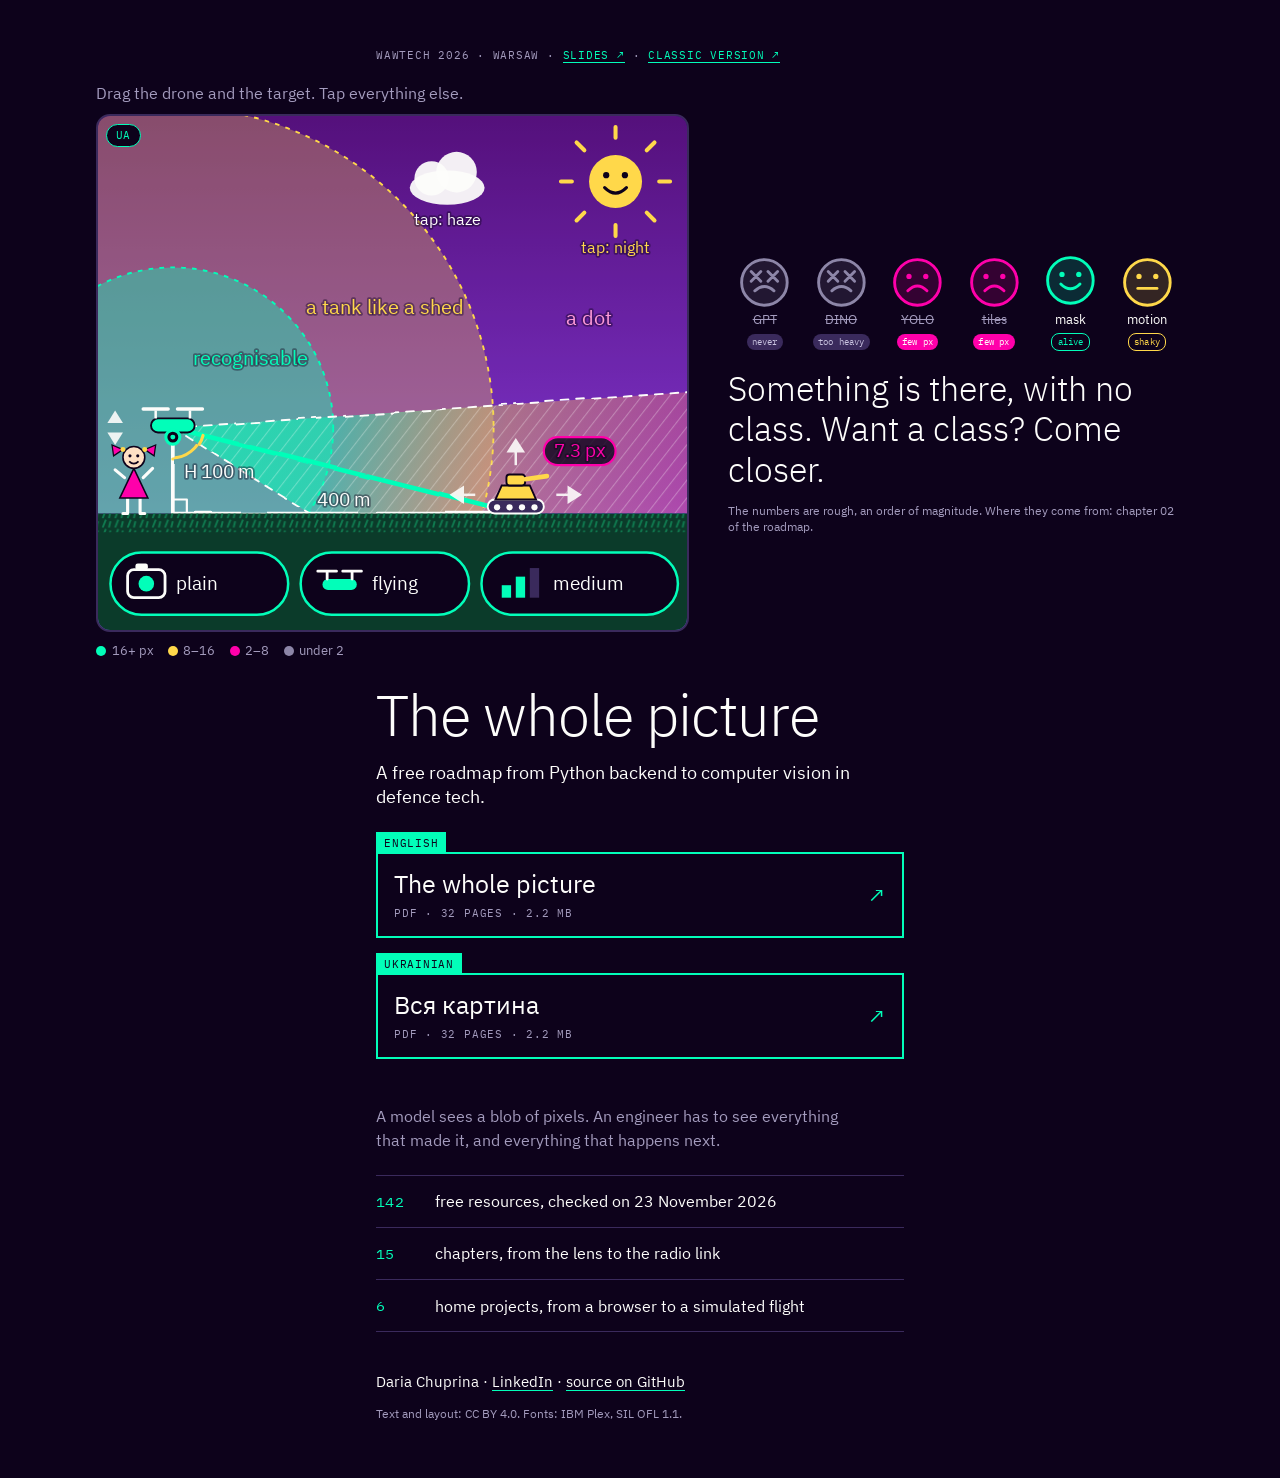
==== commit 3b44d4d6: "Landing page: a link to the slides of the talk in the top line, next to the classic version" ====
--- a/index.html
+++ b/index.html
@@ -65,7 +65,7 @@
 </head>
 <body>
 <main>
-  <p class="mono kick">WAWTech 2026 · <span data-l="en">Warsaw</span><span data-l="uk" lang="uk">Варшава</span> · <a href="classic/"><span data-l="en">classic version</span><span data-l="uk" lang="uk">класична версія</span> ↗</a></p>
+  <p class="mono kick">WAWTech 2026 · <span data-l="en">Warsaw</span><span data-l="uk" lang="uk">Варшава</span> · <a href="https://wawtech.lazysoft.pl/"><span data-l="en">slides</span><span data-l="uk" lang="uk">слайди</span> ↗</a> · <a href="classic/"><span data-l="en">classic version</span><span data-l="uk" lang="uk">класична версія</span> ↗</a></p>
 
   <section class="limits" id="limits" aria-label="Limits first: drag the drone and the target, and see which approach survives">
     <noscript><p class="lim-hint">This part needs JavaScript. The <a href="classic/">classic version</a> works without it.</p></noscript>
